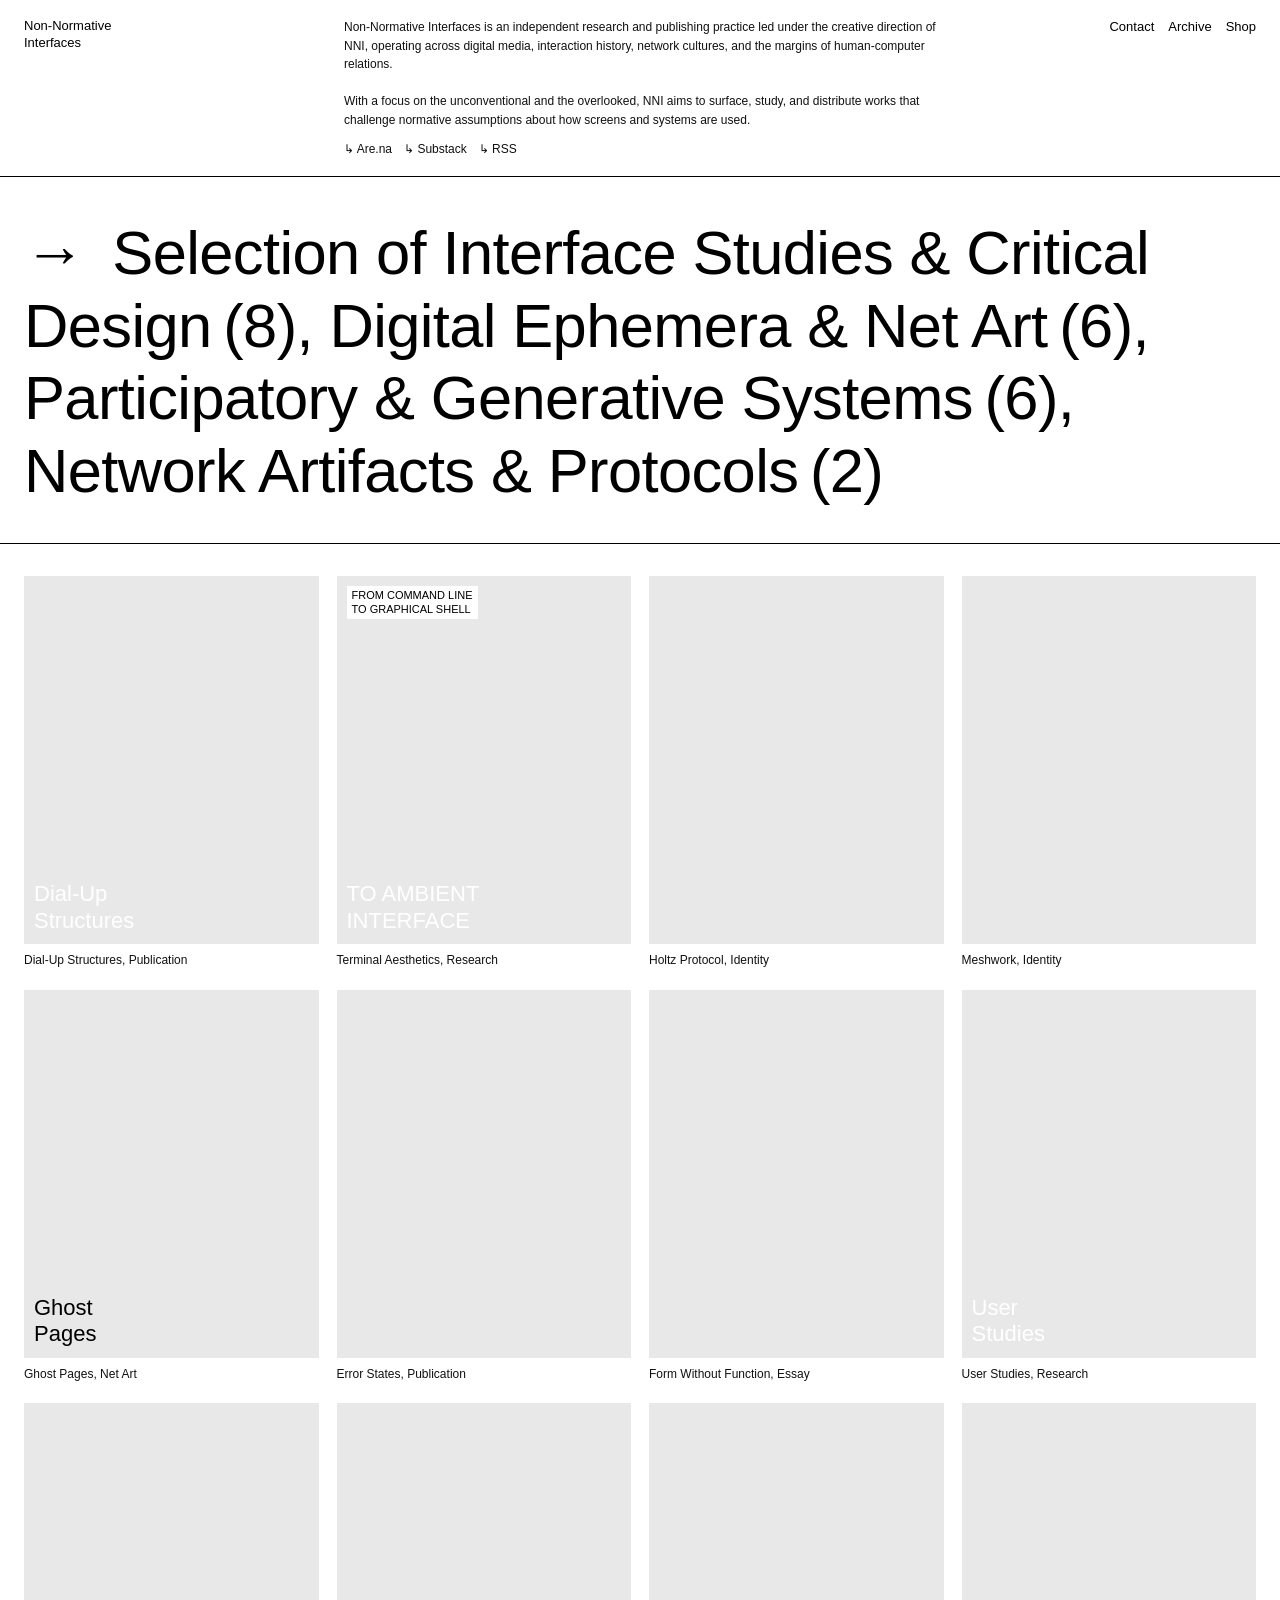
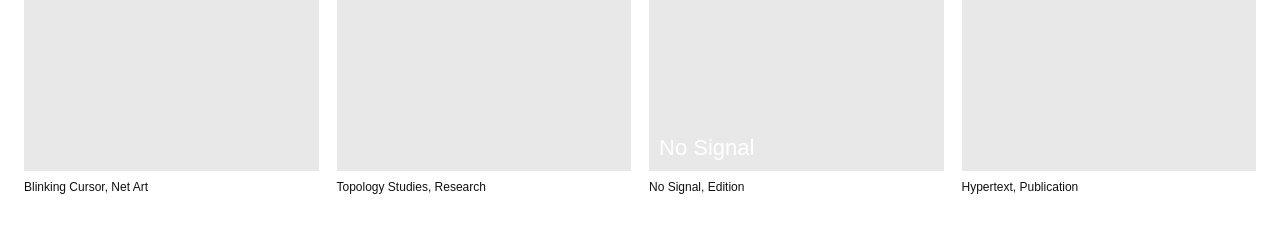
==== index.html @ 1f976b8d "Add NNI site — index (Daniel Siim style) + archive (Gallery 98 style)" ====
<!DOCTYPE html>
<html lang="en">
<head>
  <meta charset="UTF-8">
  <meta name="viewport" content="width=device-width, initial-scale=1.0">
  <title>Non-Normative Interfaces</title>
  <link rel="stylesheet" href="style.css">
  <link rel="stylesheet" href="index.css">
</head>
<body>

  <header class="site-header">
    <div class="logo">Non-Normative<br>Interfaces</div>

    <div class="description">
      Non-Normative Interfaces is an independent research and publishing practice led under the
      creative direction of NNI, operating across digital media, interaction history, network
      cultures, and the margins of human-computer relations.
      <br><br>
      With a focus on the unconventional and the overlooked, NNI aims to surface, study, and
      distribute works that challenge normative assumptions about how screens and systems are used.
      <div class="socials">
        <a href="#">Are.na</a>
        <a href="#">Substack</a>
        <a href="#">RSS</a>
      </div>
    </div>

    <nav>
      <a href="#">Contact</a>
      <a href="archive.html">Archive</a>
      <a href="#">Shop</a>
    </nav>
  </header>

  <section class="intro">
    <h1>
      <span class="arrow">&rarr;</span> Selection of
      Interface Studies&nbsp;&amp;&nbsp;Critical Design&thinsp;(8),
      Digital Ephemera&nbsp;&amp;&nbsp;Net Art&thinsp;(6),
      Participatory&nbsp;&amp;&nbsp;Generative Systems&thinsp;(6),
      Network&nbsp;Artifacts&nbsp;&amp;&nbsp;Protocols&thinsp;(2)
    </h1>
  </section>

  <section class="projects">
    <div class="projects-grid">

      <div class="project-item">
        <div class="thumb thumb-fill-1">
          <div class="thumb-overlay">Dial-Up<br>Structures</div>
        </div>
        <div class="caption">
          <span class="label">Dial-Up Structures, Publication</span>
        </div>
      </div>

      <div class="project-item">
        <div class="thumb thumb-fill-2">
          <div class="thumb-inner-tag">FROM COMMAND LINE<br>TO GRAPHICAL SHELL</div>
          <div class="thumb-overlay">TO AMBIENT<br>INTERFACE</div>
        </div>
        <div class="caption">
          <span class="label">Terminal Aesthetics, Research</span>
        </div>
      </div>

      <div class="project-item">
        <div class="thumb thumb-fill-3">
        </div>
        <div class="caption">
          <span class="label">Holtz Protocol, Identity</span>
        </div>
      </div>

      <div class="project-item">
        <div class="thumb thumb-fill-4">
        </div>
        <div class="caption">
          <span class="label">Meshwork, Identity</span>
        </div>
      </div>

      <div class="project-item">
        <div class="thumb thumb-fill-5">
          <div class="thumb-overlay dark">Ghost<br>Pages</div>
        </div>
        <div class="caption">
          <span class="label">Ghost Pages, Net Art</span>
        </div>
      </div>

      <div class="project-item">
        <div class="thumb thumb-fill-6">
        </div>
        <div class="caption">
          <span class="label">Error States, Publication</span>
        </div>
      </div>

      <div class="project-item">
        <div class="thumb thumb-fill-7">
        </div>
        <div class="caption">
          <span class="label">Form Without Function, Essay</span>
        </div>
      </div>

      <div class="project-item">
        <div class="thumb thumb-fill-8">
          <div class="thumb-overlay">User<br>Studies</div>
        </div>
        <div class="caption">
          <span class="label">User Studies, Research</span>
        </div>
      </div>

      <div class="project-item">
        <div class="thumb thumb-fill-2">
        </div>
        <div class="caption">
          <span class="label">Blinking Cursor, Net Art</span>
        </div>
      </div>

      <div class="project-item">
        <div class="thumb thumb-fill-1">
        </div>
        <div class="caption">
          <span class="label">Topology Studies, Research</span>
        </div>
      </div>

      <div class="project-item">
        <div class="thumb thumb-fill-6">
          <div class="thumb-overlay">No Signal</div>
        </div>
        <div class="caption">
          <span class="label">No Signal, Edition</span>
        </div>
      </div>

      <div class="project-item">
        <div class="thumb thumb-fill-3">
        </div>
        <div class="caption">
          <span class="label">Hypertext, Publication</span>
        </div>
      </div>

    </div>
  </section>

</body>
</html>
---- style.css ----
*, *::before, *::after {
  box-sizing: border-box;
  margin: 0;
  padding: 0;
}

:root {
  --black: #000;
  --white: #fff;
  --off-white: #f5f5f5;
  --gray: #999;
  --light-gray: #e8e8e8;
  --border: 1px solid #000;
  --font-sans: 'Helvetica Neue', Helvetica, Arial, sans-serif;
  --font-mono: 'Courier New', Courier, monospace;
}

html {
  font-size: 16px;
  -webkit-font-smoothing: antialiased;
}

body {
  font-family: var(--font-sans);
  color: var(--black);
  background: var(--white);
  line-height: 1.4;
}

a {
  color: inherit;
  text-decoration: none;
}

img {
  display: block;
  width: 100%;
  height: 100%;
  object-fit: cover;
}
---- index.css ----
/* ── Header ── */
.site-header {
  display: grid;
  grid-template-columns: 1fr 2fr 1fr;
  align-items: start;
  padding: 18px 24px;
  border-bottom: var(--border);
  gap: 24px;
}

.site-header .logo {
  font-size: 13px;
  font-weight: 400;
  letter-spacing: 0;
  line-height: 1.3;
}

.site-header .description {
  font-size: 12px;
  line-height: 1.55;
  color: #111;
}

.site-header .description .socials {
  margin-top: 10px;
  display: flex;
  gap: 12px;
  font-size: 12px;
}

.site-header .description .socials a::before {
  content: '↳ ';
}

.site-header nav {
  text-align: right;
  font-size: 13px;
  display: flex;
  justify-content: flex-end;
  gap: 14px;
}

.site-header nav a:hover {
  text-decoration: underline;
}

/* ── Intro Arrow ── */
.intro {
  padding: 40px 24px 36px;
  border-bottom: var(--border);
}

.intro h1 {
  font-size: clamp(28px, 4.8vw, 64px);
  font-weight: 400;
  line-height: 1.18;
  letter-spacing: -0.01em;
}

.intro h1 .arrow {
  display: inline-block;
  margin-right: 0.18em;
}

/* ── Project Grid ── */
.projects {
  padding: 32px 24px;
}

.projects-grid {
  display: grid;
  grid-template-columns: repeat(4, 1fr);
  gap: 20px 18px;
}

.project-item {
  display: flex;
  flex-direction: column;
  gap: 0;
}

.project-item .thumb {
  width: 100%;
  aspect-ratio: 4 / 5;
  overflow: hidden;
  background: var(--light-gray);
  position: relative;
}

.project-item .thumb img {
  width: 100%;
  height: 100%;
  object-fit: cover;
  display: block;
}

.project-item .caption {
  font-size: 12px;
  line-height: 1.45;
  padding: 8px 0 0;
  color: #111;
}

.project-item .caption .label {
  display: block;
  font-weight: 500;
}

/* placeholder fill colors for items without images */
.thumb-fill-1 { background: #c8c8c8; }
.thumb-fill-2 { background: #1a1a1a; }
.thumb-fill-3 { background: #e2e2e2; }
.thumb-fill-4 { background: #f0ede8; }
.thumb-fill-5 { background: #b0b0b0; }
.thumb-fill-6 { background: #333; }
.thumb-fill-7 { background: #d4cfc8; }
.thumb-fill-8 { background: #888; }

/* inner label overlays (like The Silo / Nordhavn) */
.thumb-overlay {
  position: absolute;
  bottom: 10px;
  left: 10px;
  right: 10px;
  font-size: 22px;
  font-weight: 500;
  color: var(--white);
  line-height: 1.2;
  mix-blend-mode: normal;
}

.thumb-overlay.dark {
  color: var(--black);
}

.thumb-inner-tag {
  position: absolute;
  top: 10px;
  left: 10px;
  font-size: 11px;
  background: var(--white);
  padding: 2px 5px;
  line-height: 1.3;
  font-weight: 400;
  max-width: 70%;
}
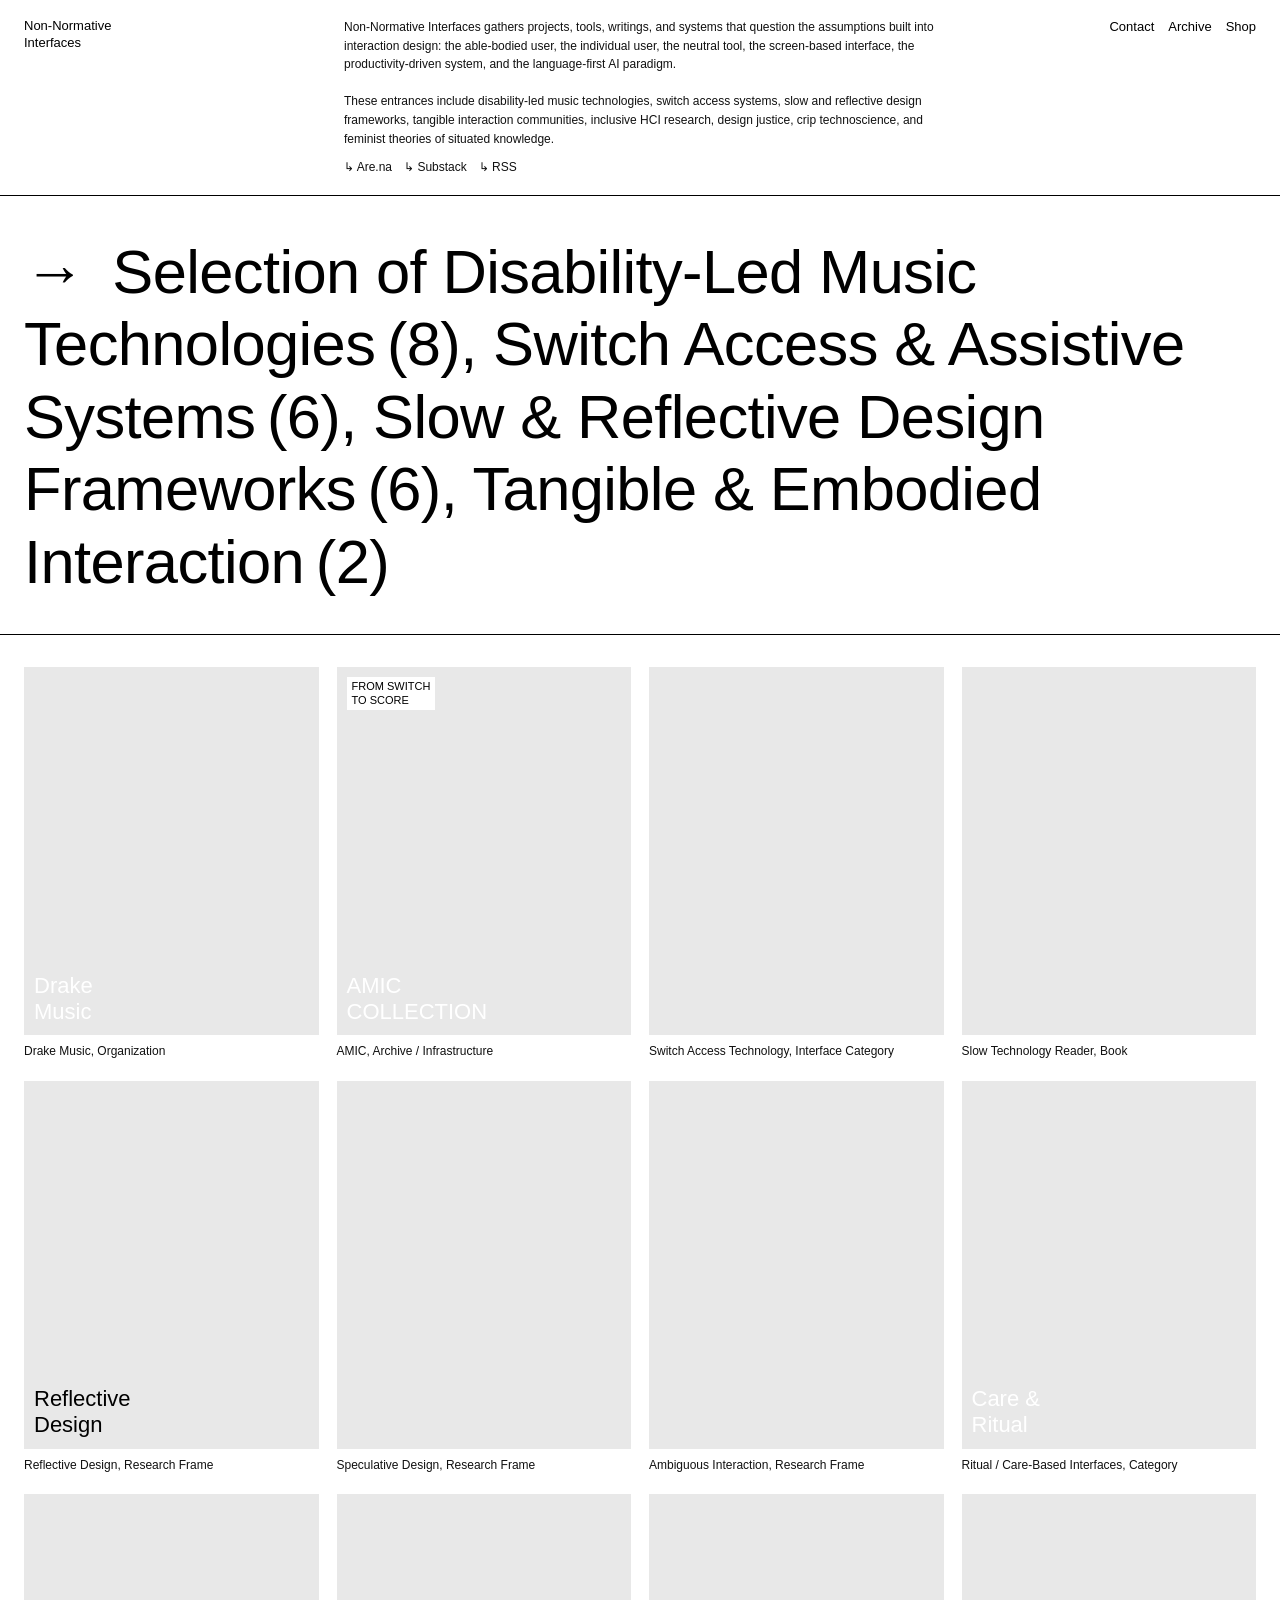
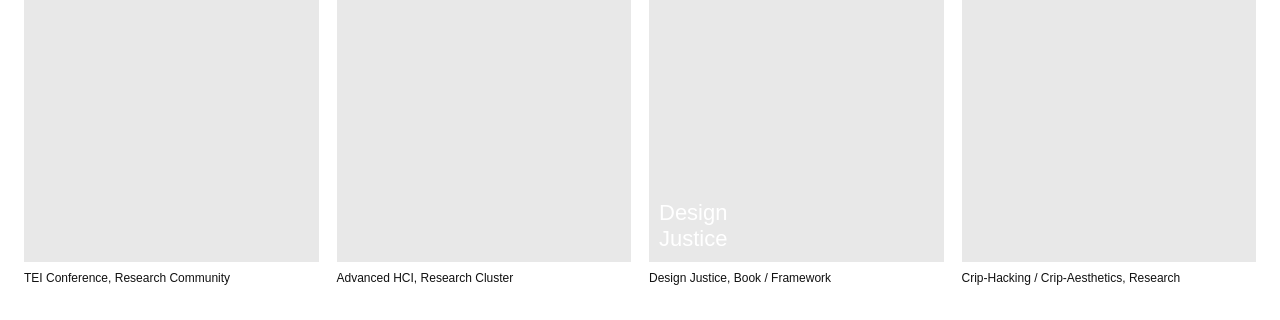
==== commit 3d6f2060: "Update index description + fill archive with 13 real NNI entries" ====
--- a/index.html
+++ b/index.html
@@ -13,12 +13,14 @@
     <div class="logo">Non-Normative<br>Interfaces</div>
 
     <div class="description">
-      Non-Normative Interfaces is an independent research and publishing practice led under the
-      creative direction of NNI, operating across digital media, interaction history, network
-      cultures, and the margins of human-computer relations.
+      Non-Normative Interfaces gathers projects, tools, writings, and systems that question the
+      assumptions built into interaction design: the able-bodied user, the individual user, the
+      neutral tool, the screen-based interface, the productivity-driven system, and the
+      language-first AI paradigm.
       <br><br>
-      With a focus on the unconventional and the overlooked, NNI aims to surface, study, and
-      distribute works that challenge normative assumptions about how screens and systems are used.
+      These entrances include disability-led music technologies, switch access systems, slow and
+      reflective design frameworks, tangible interaction communities, inclusive HCI research,
+      design justice, crip technoscience, and feminist theories of situated knowledge.
       <div class="socials">
         <a href="#">Are.na</a>
         <a href="#">Substack</a>
@@ -36,10 +38,10 @@
   <section class="intro">
     <h1>
       <span class="arrow">&rarr;</span> Selection of
-      Interface Studies&nbsp;&amp;&nbsp;Critical Design&thinsp;(8),
-      Digital Ephemera&nbsp;&amp;&nbsp;Net Art&thinsp;(6),
-      Participatory&nbsp;&amp;&nbsp;Generative Systems&thinsp;(6),
-      Network&nbsp;Artifacts&nbsp;&amp;&nbsp;Protocols&thinsp;(2)
+      Disability-Led Music Technologies&thinsp;(8),
+      Switch Access &amp; Assistive Systems&thinsp;(6),
+      Slow &amp; Reflective Design Frameworks&thinsp;(6),
+      Tangible &amp; Embodied Interaction&thinsp;(2)
     </h1>
   </section>
 
@@ -48,20 +50,20 @@
 
       <div class="project-item">
         <div class="thumb thumb-fill-1">
-          <div class="thumb-overlay">Dial-Up<br>Structures</div>
+          <div class="thumb-overlay">Drake<br>Music</div>
         </div>
         <div class="caption">
-          <span class="label">Dial-Up Structures, Publication</span>
+          <span class="label">Drake Music, Organization</span>
         </div>
       </div>
 
       <div class="project-item">
         <div class="thumb thumb-fill-2">
-          <div class="thumb-inner-tag">FROM COMMAND LINE<br>TO GRAPHICAL SHELL</div>
-          <div class="thumb-overlay">TO AMBIENT<br>INTERFACE</div>
+          <div class="thumb-inner-tag">FROM SWITCH<br>TO SCORE</div>
+          <div class="thumb-overlay">AMIC<br>COLLECTION</div>
         </div>
         <div class="caption">
-          <span class="label">Terminal Aesthetics, Research</span>
+          <span class="label">AMIC, Archive / Infrastructure</span>
         </div>
       </div>
 
@@ -69,7 +71,7 @@
         <div class="thumb thumb-fill-3">
         </div>
         <div class="caption">
-          <span class="label">Holtz Protocol, Identity</span>
+          <span class="label">Switch Access Technology, Interface Category</span>
         </div>
       </div>
 
@@ -77,16 +79,16 @@
         <div class="thumb thumb-fill-4">
         </div>
         <div class="caption">
-          <span class="label">Meshwork, Identity</span>
+          <span class="label">Slow Technology Reader, Book</span>
         </div>
       </div>
 
       <div class="project-item">
         <div class="thumb thumb-fill-5">
-          <div class="thumb-overlay dark">Ghost<br>Pages</div>
+          <div class="thumb-overlay dark">Reflective<br>Design</div>
         </div>
         <div class="caption">
-          <span class="label">Ghost Pages, Net Art</span>
+          <span class="label">Reflective Design, Research Frame</span>
         </div>
       </div>
 
@@ -94,7 +96,7 @@
         <div class="thumb thumb-fill-6">
         </div>
         <div class="caption">
-          <span class="label">Error States, Publication</span>
+          <span class="label">Speculative Design, Research Frame</span>
         </div>
       </div>
 
@@ -102,16 +104,16 @@
         <div class="thumb thumb-fill-7">
         </div>
         <div class="caption">
-          <span class="label">Form Without Function, Essay</span>
+          <span class="label">Ambiguous Interaction, Research Frame</span>
         </div>
       </div>
 
       <div class="project-item">
         <div class="thumb thumb-fill-8">
-          <div class="thumb-overlay">User<br>Studies</div>
+          <div class="thumb-overlay">Care &amp;<br>Ritual</div>
         </div>
         <div class="caption">
-          <span class="label">User Studies, Research</span>
+          <span class="label">Ritual / Care-Based Interfaces, Category</span>
         </div>
       </div>
 
@@ -119,7 +121,7 @@
         <div class="thumb thumb-fill-2">
         </div>
         <div class="caption">
-          <span class="label">Blinking Cursor, Net Art</span>
+          <span class="label">TEI Conference, Research Community</span>
         </div>
       </div>
 
@@ -127,16 +129,16 @@
         <div class="thumb thumb-fill-1">
         </div>
         <div class="caption">
-          <span class="label">Topology Studies, Research</span>
+          <span class="label">Advanced HCI, Research Cluster</span>
         </div>
       </div>
 
       <div class="project-item">
         <div class="thumb thumb-fill-6">
-          <div class="thumb-overlay">No Signal</div>
+          <div class="thumb-overlay">Design<br>Justice</div>
         </div>
         <div class="caption">
-          <span class="label">No Signal, Edition</span>
+          <span class="label">Design Justice, Book / Framework</span>
         </div>
       </div>
 
@@ -144,7 +146,7 @@
         <div class="thumb thumb-fill-3">
         </div>
         <div class="caption">
-          <span class="label">Hypertext, Publication</span>
+          <span class="label">Crip-Hacking / Crip-Aesthetics, Research</span>
         </div>
       </div>
 
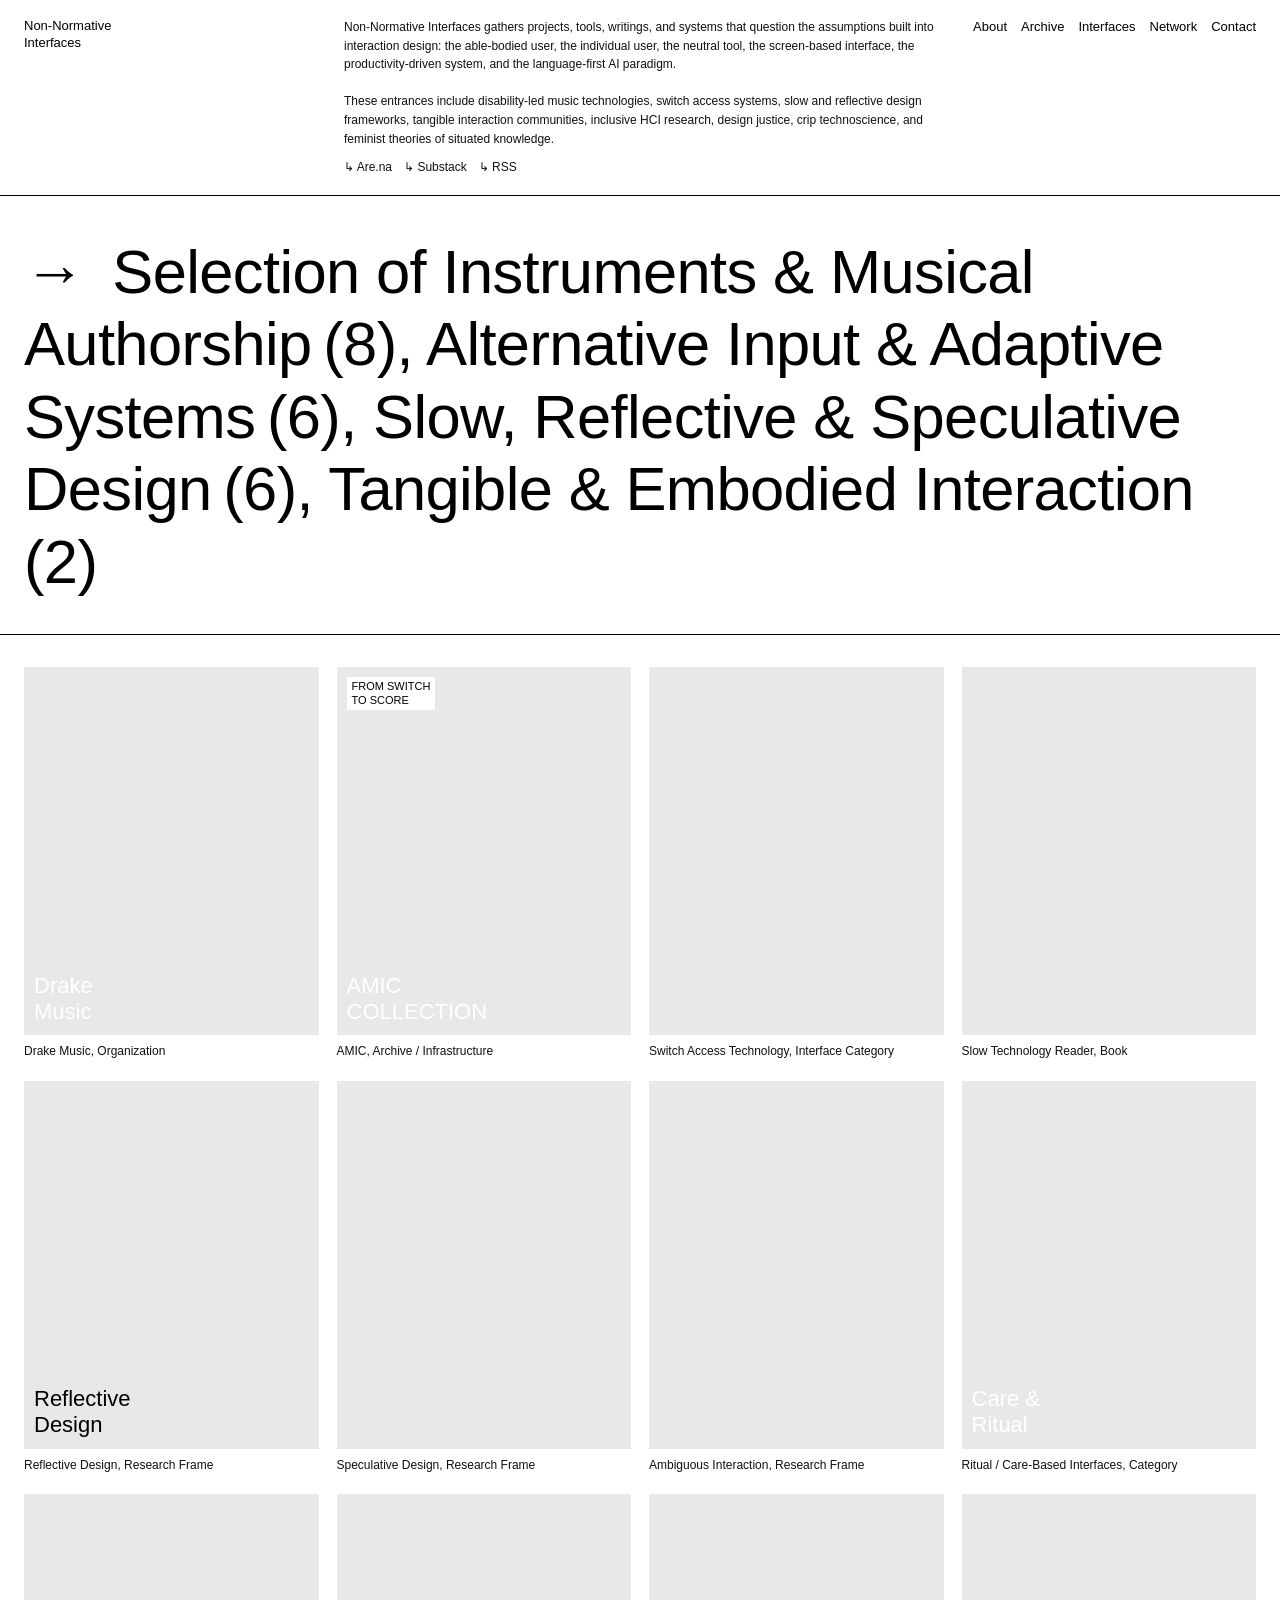
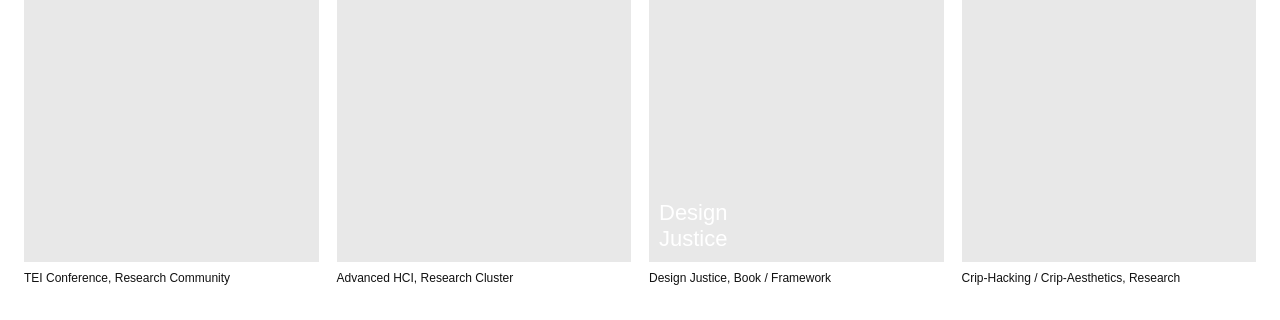
==== commit 2f7c9be0: "Reframe intro, unify nav, slow reader in spotlight, 5-tab nav" ====
--- a/index.html
+++ b/index.html
@@ -29,18 +29,20 @@
     </div>
 
     <nav>
+      <a href="index.html">About</a>
+      <a href="archive.html">Archive</a>
+      <a href="#">Interfaces</a>
+      <a href="#">Network</a>
       <a href="#">Contact</a>
-      <a href="archive.html">Archive</a>
-      <a href="#">Shop</a>
     </nav>
   </header>
 
   <section class="intro">
     <h1>
       <span class="arrow">&rarr;</span> Selection of
-      Disability-Led Music Technologies&thinsp;(8),
-      Switch Access &amp; Assistive Systems&thinsp;(6),
-      Slow &amp; Reflective Design Frameworks&thinsp;(6),
+      Instruments &amp; Musical Authorship&thinsp;(8),
+      Alternative Input &amp; Adaptive Systems&thinsp;(6),
+      Slow, Reflective &amp; Speculative Design&thinsp;(6),
       Tangible &amp; Embodied Interaction&thinsp;(2)
     </h1>
   </section>
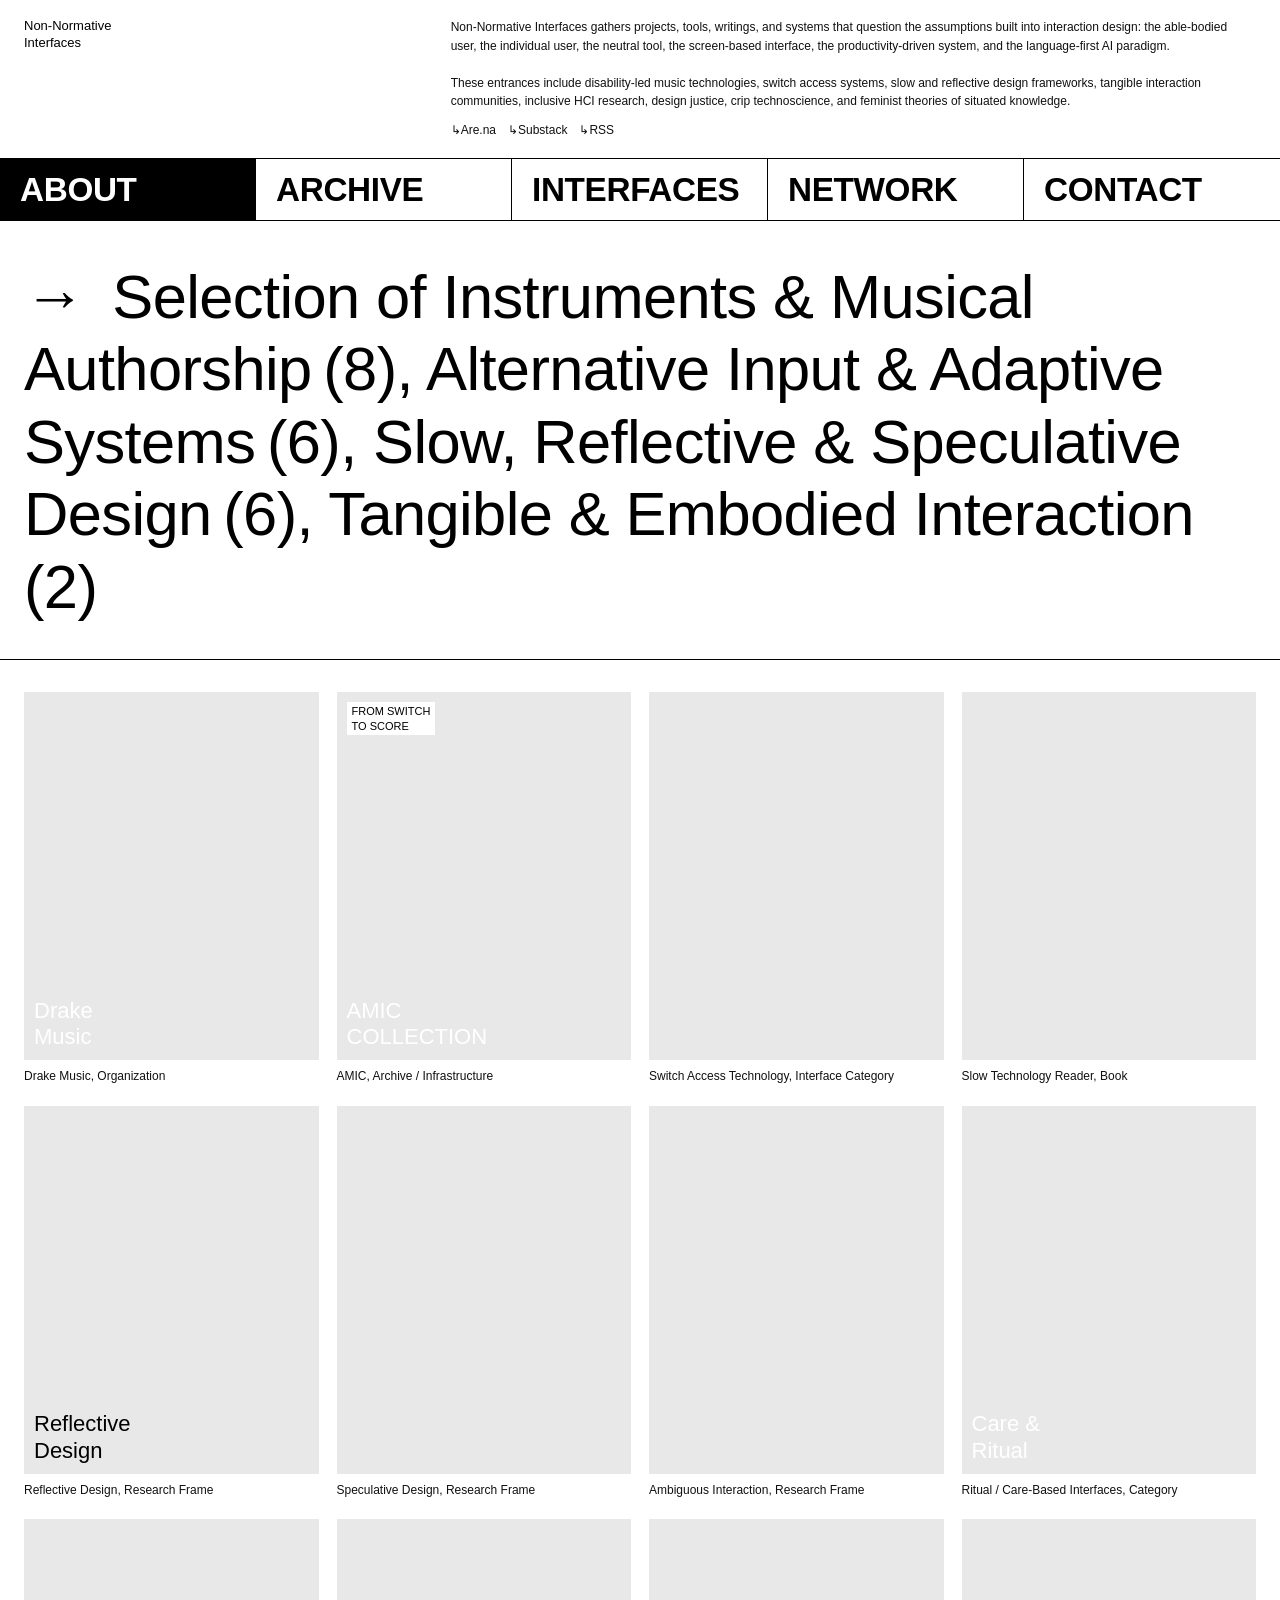
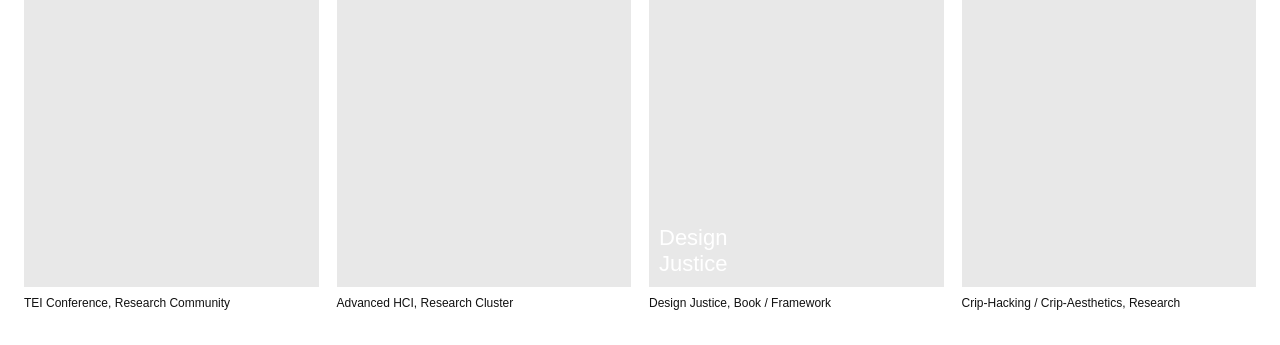
==== commit 0e2a7e4e: "Add 5-tab nav to index, remove old header nav" ====
--- a/index.html
+++ b/index.html
@@ -27,15 +27,15 @@
         <a href="#">RSS</a>
       </div>
     </div>
+  </header>
 
-    <nav>
-      <a href="index.html">About</a>
-      <a href="archive.html">Archive</a>
-      <a href="#">Interfaces</a>
-      <a href="#">Network</a>
-      <a href="#">Contact</a>
-    </nav>
-  </header>
+  <nav class="cat-tabs">
+    <a class="cat-tab active" href="index.html">About</a>
+    <a class="cat-tab" href="archive.html">Archive</a>
+    <a class="cat-tab" href="#">Interfaces</a>
+    <a class="cat-tab" href="#">Network</a>
+    <a class="cat-tab" href="#">Contact</a>
+  </nav>
 
   <section class="intro">
     <h1>
@@ -54,9 +54,7 @@
         <div class="thumb thumb-fill-1">
           <div class="thumb-overlay">Drake<br>Music</div>
         </div>
-        <div class="caption">
-          <span class="label">Drake Music, Organization</span>
-        </div>
+        <div class="caption"><span class="label">Drake Music, Organization</span></div>
       </div>
 
       <div class="project-item">
@@ -64,92 +62,63 @@
           <div class="thumb-inner-tag">FROM SWITCH<br>TO SCORE</div>
           <div class="thumb-overlay">AMIC<br>COLLECTION</div>
         </div>
-        <div class="caption">
-          <span class="label">AMIC, Archive / Infrastructure</span>
-        </div>
+        <div class="caption"><span class="label">AMIC, Archive / Infrastructure</span></div>
       </div>
 
       <div class="project-item">
-        <div class="thumb thumb-fill-3">
-        </div>
-        <div class="caption">
-          <span class="label">Switch Access Technology, Interface Category</span>
-        </div>
+        <div class="thumb thumb-fill-3"></div>
+        <div class="caption"><span class="label">Switch Access Technology, Interface Category</span></div>
       </div>
 
       <div class="project-item">
-        <div class="thumb thumb-fill-4">
-        </div>
-        <div class="caption">
-          <span class="label">Slow Technology Reader, Book</span>
-        </div>
+        <div class="thumb thumb-fill-4"></div>
+        <div class="caption"><span class="label">Slow Technology Reader, Book</span></div>
       </div>
 
       <div class="project-item">
         <div class="thumb thumb-fill-5">
           <div class="thumb-overlay dark">Reflective<br>Design</div>
         </div>
-        <div class="caption">
-          <span class="label">Reflective Design, Research Frame</span>
-        </div>
+        <div class="caption"><span class="label">Reflective Design, Research Frame</span></div>
       </div>
 
       <div class="project-item">
-        <div class="thumb thumb-fill-6">
-        </div>
-        <div class="caption">
-          <span class="label">Speculative Design, Research Frame</span>
-        </div>
+        <div class="thumb thumb-fill-6"></div>
+        <div class="caption"><span class="label">Speculative Design, Research Frame</span></div>
       </div>
 
       <div class="project-item">
-        <div class="thumb thumb-fill-7">
-        </div>
-        <div class="caption">
-          <span class="label">Ambiguous Interaction, Research Frame</span>
-        </div>
+        <div class="thumb thumb-fill-7"></div>
+        <div class="caption"><span class="label">Ambiguous Interaction, Research Frame</span></div>
       </div>
 
       <div class="project-item">
         <div class="thumb thumb-fill-8">
           <div class="thumb-overlay">Care &amp;<br>Ritual</div>
         </div>
-        <div class="caption">
-          <span class="label">Ritual / Care-Based Interfaces, Category</span>
-        </div>
+        <div class="caption"><span class="label">Ritual / Care-Based Interfaces, Category</span></div>
       </div>
 
       <div class="project-item">
-        <div class="thumb thumb-fill-2">
-        </div>
-        <div class="caption">
-          <span class="label">TEI Conference, Research Community</span>
-        </div>
+        <div class="thumb thumb-fill-2"></div>
+        <div class="caption"><span class="label">TEI Conference, Research Community</span></div>
       </div>
 
       <div class="project-item">
-        <div class="thumb thumb-fill-1">
-        </div>
-        <div class="caption">
-          <span class="label">Advanced HCI, Research Cluster</span>
-        </div>
+        <div class="thumb thumb-fill-1"></div>
+        <div class="caption"><span class="label">Advanced HCI, Research Cluster</span></div>
       </div>
 
       <div class="project-item">
         <div class="thumb thumb-fill-6">
           <div class="thumb-overlay">Design<br>Justice</div>
         </div>
-        <div class="caption">
-          <span class="label">Design Justice, Book / Framework</span>
-        </div>
+        <div class="caption"><span class="label">Design Justice, Book / Framework</span></div>
       </div>
 
       <div class="project-item">
-        <div class="thumb thumb-fill-3">
-        </div>
-        <div class="caption">
-          <span class="label">Crip-Hacking / Crip-Aesthetics, Research</span>
-        </div>
+        <div class="thumb thumb-fill-3"></div>
+        <div class="caption"><span class="label">Crip-Hacking / Crip-Aesthetics, Research</span></div>
       </div>
 
     </div>
--- a/index.css
+++ b/index.css
@@ -1,7 +1,7 @@
 /* ── Header ── */
 .site-header {
   display: grid;
-  grid-template-columns: 1fr 2fr 1fr;
+  grid-template-columns: 1fr 2fr;
   align-items: start;
   padding: 18px 24px;
   border-bottom: var(--border);
@@ -11,7 +11,6 @@
 .site-header .logo {
   font-size: 13px;
   font-weight: 400;
-  letter-spacing: 0;
   line-height: 1.3;
 }
 
@@ -29,19 +28,40 @@
 }
 
 .site-header .description .socials a::before {
-  content: '↳ ';
+  content: '\21b3 ';
 }
 
-.site-header nav {
-  text-align: right;
-  font-size: 13px;
-  display: flex;
-  justify-content: flex-end;
-  gap: 14px;
+/* ── 5-Tab Nav (shared style, also used by archive via archive.css) ── */
+.cat-tabs {
+  display: grid;
+  grid-template-columns: repeat(5, 1fr);
+  border-bottom: var(--border);
 }
 
-.site-header nav a:hover {
-  text-decoration: underline;
+.cat-tab {
+  display: block;
+  padding: 14px 20px;
+  font-size: clamp(16px, 2.6vw, 34px);
+  font-weight: 900;
+  font-family: var(--font-sans);
+  letter-spacing: -0.01em;
+  text-transform: uppercase;
+  border-right: var(--border);
+  cursor: pointer;
+  line-height: 1;
+  text-decoration: none;
+  color: var(--black);
+  transition: background 0.12s;
+}
+
+.cat-tab:last-child {
+  border-right: none;
+}
+
+.cat-tab:hover,
+.cat-tab.active {
+  background: var(--black);
+  color: var(--white);
 }
 
 /* ── Intro Arrow ── */
@@ -76,7 +96,6 @@
 .project-item {
   display: flex;
   flex-direction: column;
-  gap: 0;
 }
 
 .project-item .thumb {
@@ -106,7 +125,7 @@
   font-weight: 500;
 }
 
-/* placeholder fill colors for items without images */
+/* placeholder fill colors */
 .thumb-fill-1 { background: #c8c8c8; }
 .thumb-fill-2 { background: #1a1a1a; }
 .thumb-fill-3 { background: #e2e2e2; }
@@ -116,7 +135,6 @@
 .thumb-fill-7 { background: #d4cfc8; }
 .thumb-fill-8 { background: #888; }
 
-/* inner label overlays (like The Silo / Nordhavn) */
 .thumb-overlay {
   position: absolute;
   bottom: 10px;
@@ -126,7 +144,6 @@
   font-weight: 500;
   color: var(--white);
   line-height: 1.2;
-  mix-blend-mode: normal;
 }
 
 .thumb-overlay.dark {
